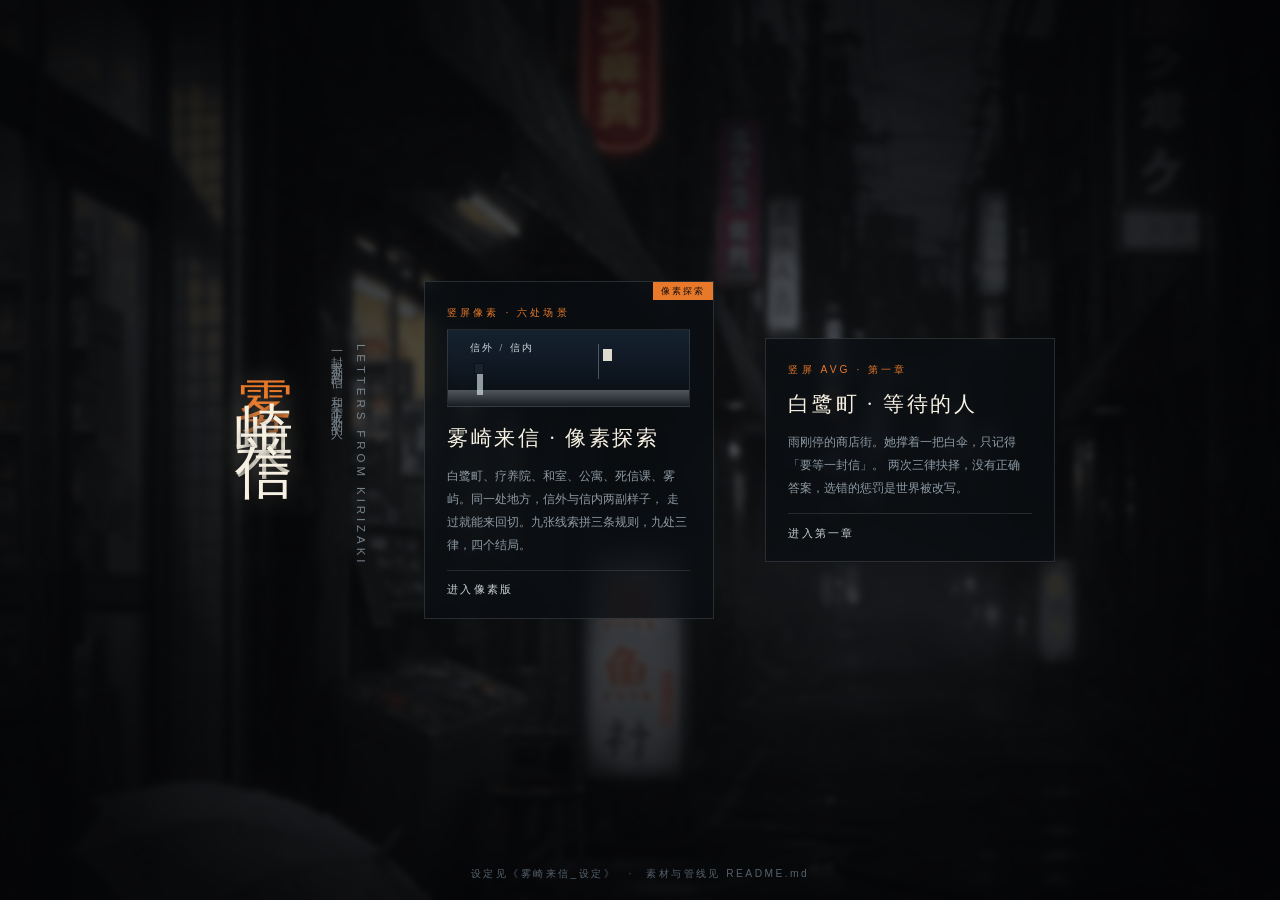
==== index.html @ a26a7978 "ovo" ====
<!DOCTYPE html>
<html lang="zh-CN">
<head>
<meta charset="utf-8">
<meta name="viewport" content="width=device-width,initial-scale=1">
<title>雾崎来信 · Letters from Kirizaki</title>
<style>
  :root{
    --ink:#10141A; --mist:#8E9BA5; --pale:#C8D0D4; --paper:#F6F0E2;
    --ember:#E8792B; --gold:#C9A227;
    --serif:"Songti SC","Noto Serif CJK SC","Source Han Serif SC","SimSun",serif;
    --sans:"PingFang SC","Microsoft YaHei","Noto Sans CJK SC",sans-serif;
  }
  *{box-sizing:border-box}
  html,body{margin:0;height:100%;background:#05070a;overflow:hidden}
  body{font-family:var(--sans);color:var(--pale);display:flex;
    align-items:center;justify-content:center;min-height:100vh}

  #bg{position:fixed;inset:-4%;
    background:url("assets/web/street_back.jpg") center/cover;
    filter:blur(3px) brightness(.5) saturate(.75);
    animation:drift 30s ease-in-out infinite alternate}
  @keyframes drift{from{transform:scale(1) translate(0,0)}to{transform:scale(1.06) translate(-1%,-1%)}}
  #bg::after{content:"";position:absolute;inset:0;
    background:radial-gradient(ellipse at 50% 45%, rgba(5,7,10,.2), rgba(5,7,10,.92) 78%)}

  #main{position:relative;display:flex;gap:4vw;align-items:center;
    padding:0 5vw;flex-wrap:wrap;justify-content:center}

  #brand{display:flex;gap:1.4rem;align-items:flex-start}
  #title{display:flex;flex-direction:row-reverse;gap:.7rem;
    writing-mode:vertical-rl;font-family:var(--serif);
    font-size:clamp(2.6rem,6.4vh,5rem);color:var(--paper);letter-spacing:.18em;
    text-shadow:0 0 28px rgba(246,240,226,.28),0 2px 8px rgba(0,0,0,.8)}
  #title span:last-child{color:var(--ember)}
  #meta{font-size:.72rem;letter-spacing:.34em;color:var(--mist);
    writing-mode:vertical-rl;line-height:2.1;opacity:.8;padding-top:.6rem}

  .card{width:clamp(230px,23vw,290px);background:rgba(10,14,19,.72);
    border:1px solid rgba(200,208,212,.16);backdrop-filter:blur(8px);
    padding:1.5rem 1.4rem 1.3rem;display:flex;flex-direction:column;gap:.8rem;
    transition:transform .3s, border-color .3s, background .3s;cursor:pointer;
    text-decoration:none;color:inherit;position:relative}
  .card:hover{transform:translateY(-4px);border-color:rgba(246,240,226,.5);
    background:rgba(18,24,32,.9)}
  .card .k{font-size:.64rem;letter-spacing:.3em;color:var(--ember)}
  .card h2{margin:0;font-family:var(--serif);font-size:1.34rem;letter-spacing:.12em;
    color:var(--paper);font-weight:400}
  .card p{margin:0;font-size:.78rem;line-height:1.85;color:var(--mist);flex:1}
  .card .go{font-size:.7rem;letter-spacing:.2em;color:var(--pale);
    border-top:1px solid rgba(200,208,212,.14);padding-top:.7rem;
    display:flex;justify-content:space-between;align-items:center}
  .card .go em{font-style:normal;color:var(--ember);opacity:0;transition:opacity .3s}
  .card:hover .go em{opacity:1}
  .card .new{position:absolute;right:0;top:0;font-size:.58rem;letter-spacing:.22em;
    color:#160F09;background:var(--ember);padding:.18rem .5rem}
  .card .pix{height:78px;margin:-.2rem 0 .2rem;background:
      linear-gradient(180deg, rgba(23,36,52,.9), rgba(8,12,18,.95));
    border:1px solid rgba(246,240,226,.12);position:relative;overflow:hidden}
  .card .pix i{position:absolute;display:block;background:#F6F0E2;opacity:.9}
  .card .pix .p1{left:12%;top:56%;width:6px;height:22px;background:#C9D6DC;opacity:.7}
  .card .pix .p2{left:11%;top:44%;width:8px;height:9px;background:#1B2430;box-shadow:0 0 0 1px #0B1018}
  .card .pix .p3{left:0;right:0;top:78%;height:22%;background:linear-gradient(180deg,rgba(233,238,240,.35),rgba(233,238,240,.08))}
  .card .pix .p4{left:62%;top:18%;width:1px;height:46%;background:#7E96A8;opacity:.5}
  .card .pix .p5{left:64%;top:24%;width:9px;height:12px;background:#F6F0E2}
  .card .pix b{position:absolute;left:9%;top:14%;font-family:var(--serif);font-weight:400;
    font-size:.62rem;letter-spacing:.24em;color:#C9D6DC}

  #foot{position:fixed;bottom:1.2rem;left:0;right:0;text-align:center;
    font-size:.64rem;letter-spacing:.24em;color:#55636F}
  @media (max-width:900px){
    #main{flex-direction:column;gap:1.2rem;padding:1rem}
    #meta{display:none}
    #title{writing-mode:horizontal-tb;flex-direction:row;font-size:2.2rem}
    .card{width:min(88vw,340px)}
  }
</style>
</head>
<body>
<div id="bg"></div>

<div id="main">
  <div id="brand">
    <div id="title"><span>信</span><span>来</span><span>崎</span><span>雾</span></div>
    <div id="meta">LETTERS FROM KIRIZAKI<br>一封寄不到的信，和三千个收不到的人</div>
  </div>

  <a class="card" href="pixel/index.html">
    <span class="new">像素探索</span>
    <div class="k">竖屏像素 · 六处场景</div>
    <div class="pix" aria-hidden="true">
      <b>信外 / 信内</b><i class="p5"></i><i class="p1"></i><i class="p2"></i>
      <i class="p4"></i><i class="p3"></i>
    </div>
    <h2>雾崎来信 · 像素探索</h2>
    <p>白鹭町、疗养院、和室、公寓、死信课、雾屿。同一处地方，信外与信内两副样子，
       走过就能来回切。九张线索拼三条规则，九处三律，四个结局。</p>
    <div class="go"><span>进入像素版</span><em>→</em></div>
  </a>

  <a class="card" href="avg/index.html">
    <div class="k">竖屏 AVG · 第一章</div>
    <h2>白鹭町 · 等待的人</h2>
    <p>雨刚停的商店街。她撑着一把白伞，只记得「要等一封信」。
       两次三律抉择，没有正确答案，选错的惩罚是世界被改写。</p>
    <div class="go"><span>进入第一章</span><em>→</em></div>
  </a>
</div>

<div id="foot">设定见《雾崎来信_设定》　·　素材与管线见 README.md</div>
</body>
</html>
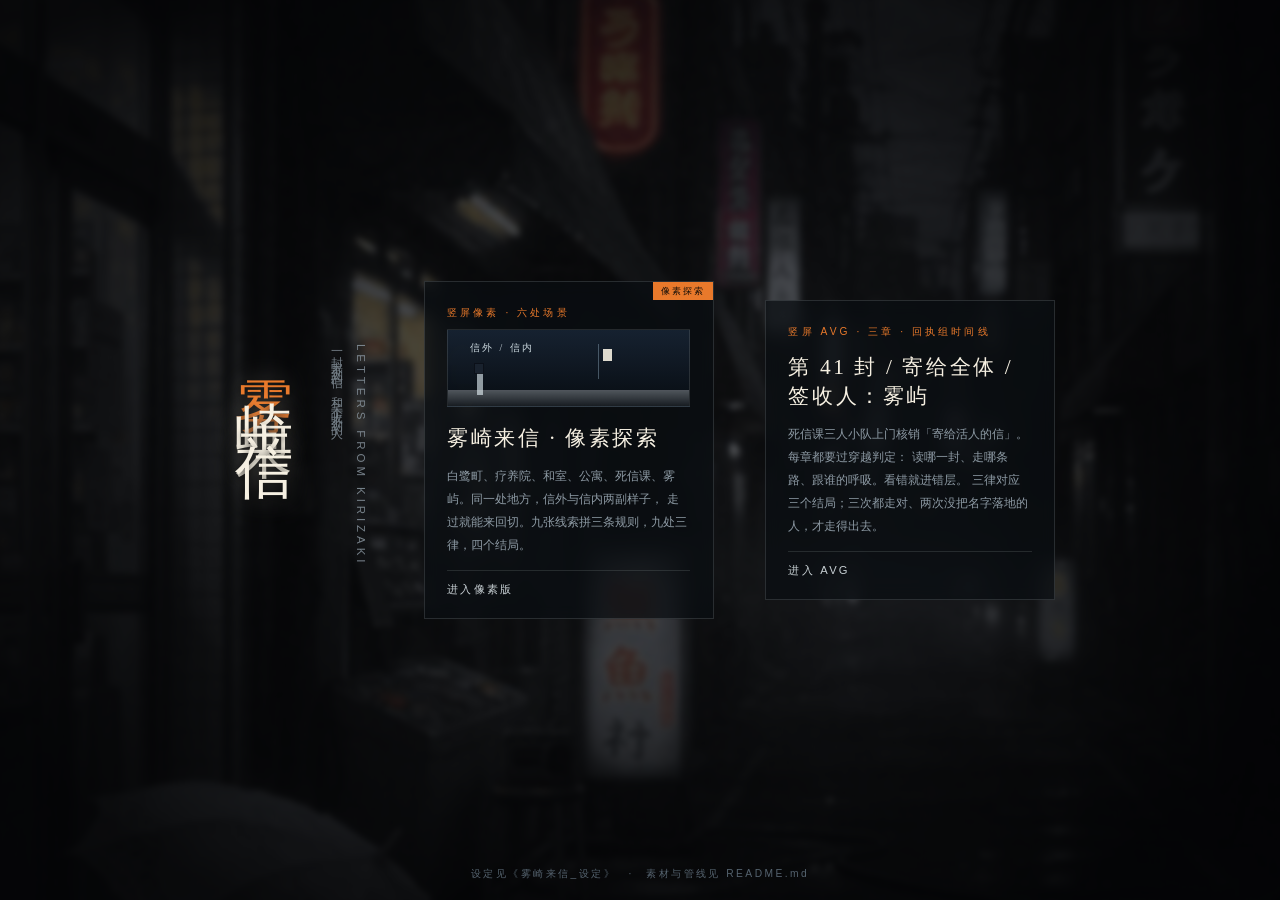
==== commit 1dfcc7b0: "雾崎来信 · 网页版" ====
--- a/index.html
+++ b/index.html
@@ -1,4 +1,4 @@
-<!DOCTYPE html>
+﻿<!DOCTYPE html>
 <html lang="zh-CN">
 <head>
 <meta charset="utf-8">
@@ -99,11 +99,12 @@
   </a>
 
   <a class="card" href="avg/index.html">
-    <div class="k">竖屏 AVG · 第一章</div>
-    <h2>白鹭町 · 等待的人</h2>
-    <p>雨刚停的商店街。她撑着一把白伞，只记得「要等一封信」。
-       两次三律抉择，没有正确答案，选错的惩罚是世界被改写。</p>
-    <div class="go"><span>进入第一章</span><em>→</em></div>
+    <div class="k">竖屏 AVG · 三章 · 回执组时间线</div>
+    <h2>第 41 封 / 寄给全体 / 签收人：雾屿</h2>
+    <p>死信课三人小队上门核销「寄给活人的信」。每章都要过穿越判定：
+       读哪一封、走哪条路、跟谁的呼吸。看错就进错层。
+       三律对应三个结局；三次都走对、两次没把名字落地的人，才走得出去。</p>
+    <div class="go"><span>进入 AVG</span><em>→</em></div>
   </a>
 </div>
 
